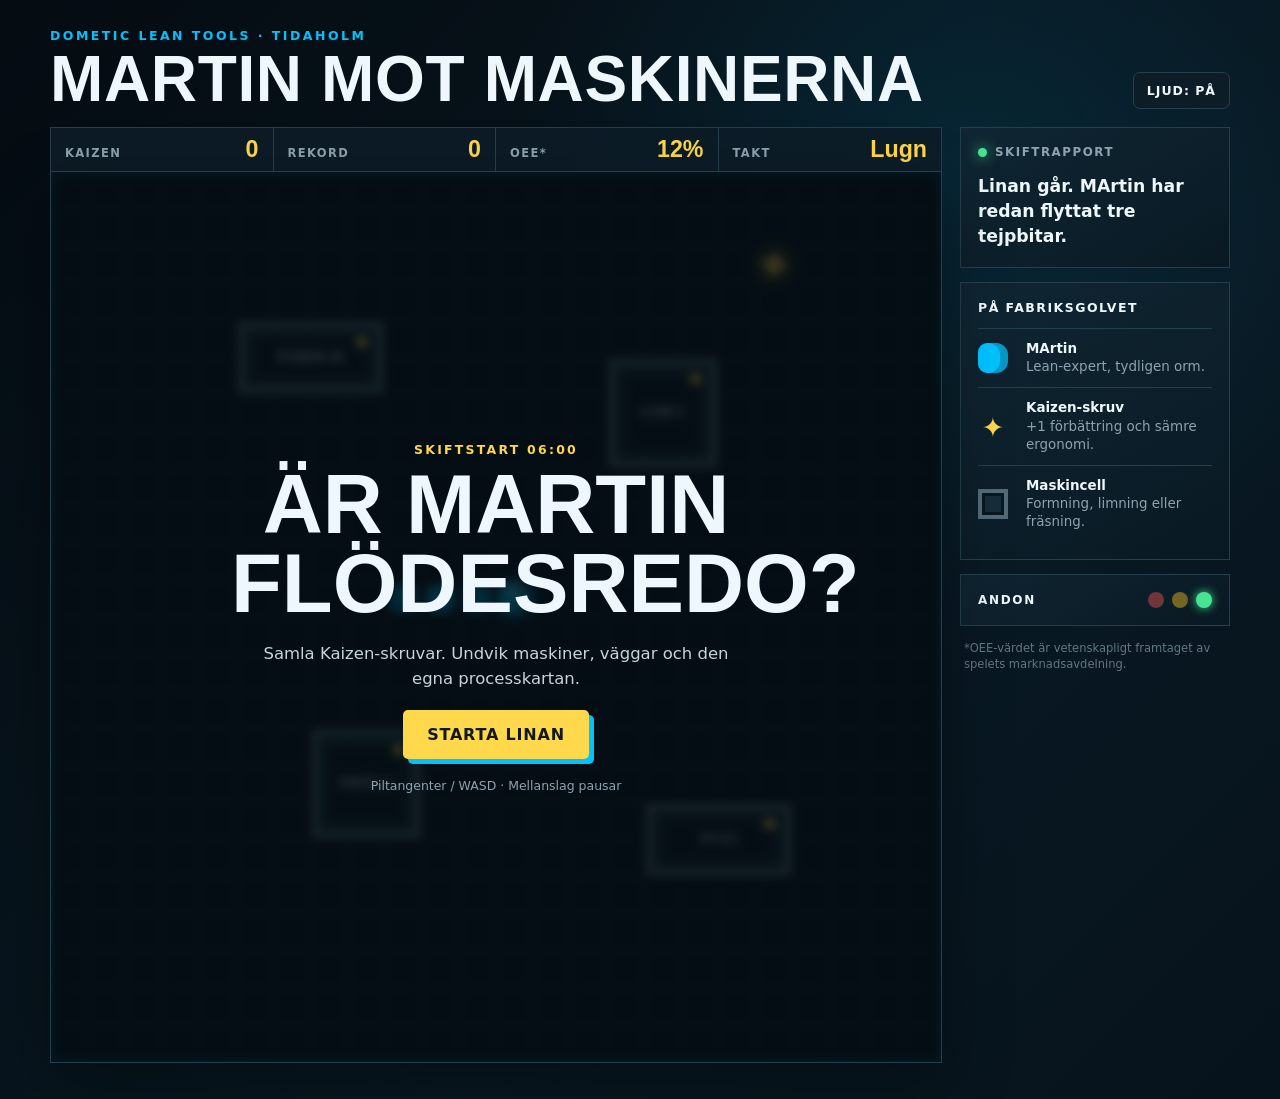
==== snake/index.html @ 1cbb075d "Add MArtin machine snake game" ====
<!doctype html>
<html lang="sv">
<head>
  <meta charset="utf-8">
  <meta name="viewport" content="width=device-width, initial-scale=1, viewport-fit=cover">
  <meta name="theme-color" content="#07131c">
  <meta name="description" content="MArtin mot maskinerna – ett Dometic-inspirerat Snake-spel om flow, kaizen och totalt onödiga driftstopp.">
  <title>MArtin mot maskinerna</title>
  <link rel="icon" type="image/svg+xml" href="data:image/svg+xml,%3Csvg xmlns='http://www.w3.org/2000/svg' viewBox='0 0 64 64'%3E%3Crect width='64' height='64' rx='13' fill='%2307131c'/%3E%3Cpath d='M13 45V31h10v8h9V24h19v11H41v14H22v-4z' fill='%2300c2ff'/%3E%3Ccircle cx='48' cy='29' r='2' fill='white'/%3E%3C/svg%3E">
  <link rel="stylesheet" href="styles.css">
</head>
<body>
  <main class="shell">
    <header class="topbar">
      <div>
        <p class="eyebrow">DOMETIC LEAN TOOLS · TIDAHOLM</p>
        <h1>MArtin mot maskinerna</h1>
      </div>
      <button class="sound-button" id="soundButton" type="button" aria-label="Slå av ljud">LJUD: PÅ</button>
    </header>

    <section class="game-layout" aria-label="Snake-spel">
      <div class="game-column">
        <div class="stats" aria-live="polite">
          <div><span>KAIZEN</span><strong id="score">0</strong></div>
          <div><span>REKORD</span><strong id="highScore">0</strong></div>
          <div><span>OEE*</span><strong id="oee">12%</strong></div>
          <div><span>TAKT</span><strong id="speed">Lugn</strong></div>
        </div>

        <div class="canvas-wrap" id="canvasWrap">
          <canvas id="gameCanvas" width="600" height="600" aria-label="Spelplan. Styr MArtin och samla förbättringar utan att köra in i maskinerna."></canvas>
          <div class="scanline" aria-hidden="true"></div>
          <div class="overlay" id="overlay">
            <p class="overlay-kicker">SKIFTSTART 06:00</p>
            <h2 id="overlayTitle">Är MArtin flödesredo?</h2>
            <p id="overlayText">Samla Kaizen-skruvar. Undvik maskiner, väggar och den egna processkartan.</p>
            <button id="startButton" type="button">STARTA LINAN</button>
            <p class="key-help">Piltangenter / WASD · Mellanslag pausar</p>
          </div>
        </div>

        <div class="mobile-controls" aria-label="Styrknappar">
          <button data-dir="up" aria-label="Upp">▲</button>
          <button data-dir="left" aria-label="Vänster">◀</button>
          <button id="pauseButton" aria-label="Pausa">Ⅱ</button>
          <button data-dir="right" aria-label="Höger">▶</button>
          <button data-dir="down" aria-label="Ner">▼</button>
        </div>
      </div>

      <aside class="side-panel">
        <div class="status-card">
          <div class="status-heading">
            <span class="live-dot"></span>
            <span>SKIFTRAPPORT</span>
          </div>
          <p id="statusMessage">Linjen väntar. Någon letar efter trucknyckeln.</p>
        </div>

        <div class="legend">
          <h2>På fabriksgolvet</h2>
          <div class="legend-row"><span class="sample snake"></span><p><strong>MArtin</strong><br>Lean-expert, tydligen orm.</p></div>
          <div class="legend-row"><span class="sample bolt">✦</span><p><strong>Kaizen-skruv</strong><br>+1 förbättring och sämre ergonomi.</p></div>
          <div class="legend-row"><span class="sample machine"></span><p><strong>Maskincell</strong><br>Formning, limning eller fräsning.</p></div>
        </div>

        <div class="andon">
          <span>ANDON</span>
          <div class="andon-lights"><i></i><i></i><i class="active"></i></div>
        </div>
        <p class="footnote">*OEE-värdet är vetenskapligt framtaget av spelets marknadsavdelning.</p>
      </aside>
    </section>
  </main>
  <script src="game.js"></script>
</body>
</html>
---- snake/styles.css ----
:root {
  color-scheme: dark;
  --ink: #eef7fb;
  --muted: #8ea3af;
  --panel: #0d1d28;
  --panel-2: #102633;
  --line: #25404d;
  --cyan: #00c2ff;
  --yellow: #ffd84b;
  --green: #47e592;
  --red: #ff5a61;
}

* { box-sizing: border-box; }

html, body { min-height: 100%; }

body {
  margin: 0;
  background:
    radial-gradient(circle at 75% 15%, rgba(0, 194, 255, .10), transparent 28rem),
    linear-gradient(135deg, #050c12, #081822 65%, #07131c);
  color: var(--ink);
  font-family: "Segoe UI", Inter, system-ui, sans-serif;
}

body::before {
  content: "";
  position: fixed;
  inset: 0;
  pointer-events: none;
  opacity: .17;
  background-image: linear-gradient(rgba(255,255,255,.035) 1px, transparent 1px), linear-gradient(90deg, rgba(255,255,255,.035) 1px, transparent 1px);
  background-size: 32px 32px;
}

button { font: inherit; }

.shell { width: min(1180px, calc(100% - 32px)); margin: 0 auto; padding: 28px 0 36px; }
.topbar { display: flex; align-items: end; justify-content: space-between; gap: 20px; margin-bottom: 18px; }
.eyebrow { margin: 0 0 6px; color: var(--cyan); font-size: .78rem; font-weight: 800; letter-spacing: .2em; }
h1 { margin: 0; font-family: Impact, "Arial Narrow", sans-serif; font-size: clamp(2.2rem, 5vw, 4.7rem); font-weight: 700; letter-spacing: .01em; line-height: .94; text-transform: uppercase; }

.sound-button, .mobile-controls button {
  border: 1px solid var(--line); border-radius: 7px; background: var(--panel); color: var(--ink); font-weight: 800; cursor: pointer;
}
.sound-button { padding: 10px 13px; font-size: .78rem; letter-spacing: .08em; }
.sound-button:hover, .mobile-controls button:hover { border-color: var(--cyan); }

.game-layout { display: grid; grid-template-columns: minmax(0, 1fr) 270px; gap: 18px; align-items: start; }
.game-column { min-width: 0; }
.stats { display: grid; grid-template-columns: repeat(4, 1fr); border: 1px solid var(--line); border-bottom: 0; background: rgba(13,29,40,.88); }
.stats div { padding: 10px 14px; border-right: 1px solid var(--line); display: flex; align-items: baseline; justify-content: space-between; gap: 8px; }
.stats div:last-child { border-right: 0; }
.stats span { color: var(--muted); font-size: .72rem; font-weight: 800; letter-spacing: .12em; }
.stats strong { font: 700 1.45rem/1 Impact, "Arial Narrow", sans-serif; color: var(--yellow); }

.canvas-wrap { position: relative; overflow: hidden; border: 1px solid var(--line); background: #07151e; aspect-ratio: 1; box-shadow: 0 22px 60px rgba(0,0,0,.35); }
canvas { width: 100%; height: 100%; display: block; touch-action: none; }
.scanline { position: absolute; inset: 0; pointer-events: none; background: repeating-linear-gradient(0deg, transparent 0 4px, rgba(255,255,255,.015) 4px 5px); }
.overlay { position: absolute; inset: 0; display: grid; place-content: center; justify-items: center; padding: 32px; text-align: center; background: rgba(4,12,17,.78); backdrop-filter: blur(5px); }
.overlay.hidden { display: none; }
.overlay-kicker { margin: 0 0 8px; color: var(--yellow); font-size: .78rem; font-weight: 900; letter-spacing: .18em; }
.overlay h2 { margin: 0; max-width: 530px; font: 700 clamp(2.1rem, 7vw, 5.2rem)/.95 Impact, "Arial Narrow", sans-serif; text-transform: uppercase; }
.overlay > p:not(.overlay-kicker):not(.key-help) { max-width: 510px; margin: 18px 0; color: #c7d5dc; font-size: 1.03rem; line-height: 1.55; }
#startButton { border: 0; border-radius: 5px; padding: 15px 24px; background: var(--yellow); color: #101820; font-weight: 900; letter-spacing: .05em; cursor: pointer; box-shadow: 5px 5px 0 var(--cyan); }
#startButton:hover { transform: translate(-1px, -1px); box-shadow: 7px 7px 0 var(--cyan); }
.key-help { margin: 19px 0 0; color: var(--muted); font-size: .78rem; }

.side-panel { display: grid; gap: 14px; }
.status-card, .legend, .andon { border: 1px solid var(--line); background: linear-gradient(150deg, rgba(16,38,51,.92), rgba(9,25,35,.92)); padding: 17px; }
.status-heading { display: flex; align-items: center; gap: 8px; color: var(--muted); font-size: .74rem; font-weight: 900; letter-spacing: .13em; }
.live-dot { width: 9px; height: 9px; border-radius: 50%; background: var(--green); box-shadow: 0 0 14px var(--green); }
.status-card p { min-height: 76px; margin: 15px 0 0; font-size: 1.08rem; font-weight: 700; line-height: 1.45; }
.legend h2 { margin: 0 0 13px; font-size: .78rem; letter-spacing: .12em; text-transform: uppercase; }
.legend-row { display: grid; grid-template-columns: 38px 1fr; align-items: center; gap: 10px; padding: 11px 0; border-top: 1px solid var(--line); }
.legend-row p { margin: 0; color: var(--muted); font-size: .84rem; line-height: 1.35; }
.legend-row strong { color: var(--ink); }
.sample { display: grid; place-items: center; width: 30px; height: 30px; }
.sample.snake { border-radius: 9px 12px 12px 9px; background: var(--cyan); box-shadow: inset -8px 0 rgba(0,0,0,.22); }
.sample.bolt { color: var(--yellow); font-size: 1.7rem; }
.sample.machine { border: 4px solid #526b77; background: #172e3a; box-shadow: inset 0 0 0 3px #09171f; }
.andon { display: flex; justify-content: space-between; align-items: center; font-size: .75rem; font-weight: 900; letter-spacing: .14em; }
.andon-lights { display: flex; gap: 8px; }
.andon-lights i { width: 16px; height: 16px; border-radius: 50%; background: #273640; }
.andon-lights i:first-child { background: #71353a; }
.andon-lights i:nth-child(2) { background: #736524; }
.andon-lights i.active { background: var(--green); box-shadow: 0 0 10px var(--green); }
.footnote { margin: 0; padding: 0 4px; color: #617783; font-size: .72rem; line-height: 1.4; }

.mobile-controls { display: none; grid-template-columns: repeat(3, 58px); grid-template-areas: ". up ." "left pause right" ". down ."; justify-content: center; gap: 7px; margin-top: 15px; }
.mobile-controls button { min-height: 48px; color: var(--cyan); }
.mobile-controls [data-dir="up"] { grid-area: up; }
.mobile-controls [data-dir="left"] { grid-area: left; }
.mobile-controls [data-dir="right"] { grid-area: right; }
.mobile-controls [data-dir="down"] { grid-area: down; }
#pauseButton { grid-area: pause; color: var(--yellow); }

@media (max-width: 820px) {
  .game-layout { grid-template-columns: 1fr; }
  .side-panel { grid-template-columns: 1fr 1fr; }
  .footnote { grid-column: 1 / -1; }
  .mobile-controls { display: grid; }
}

@media (max-width: 560px) {
  .shell { width: min(100% - 18px, 650px); padding-top: 16px; }
  .topbar { align-items: start; }
  .eyebrow { font-size: .62rem; }
  h1 { font-size: 2.4rem; }
  .sound-button { padding: 8px; font-size: .68rem; }
  .stats div { padding: 9px 6px; display: block; text-align: center; }
  .stats span { display: block; margin-bottom: 5px; font-size: .58rem; }
  .stats strong { font-size: 1.18rem; }
  .overlay { padding: 22px; }
  .overlay h2 { font-size: 2.45rem; }
  .side-panel { grid-template-columns: 1fr; }
  .status-card p { min-height: 0; }
}

@media (prefers-reduced-motion: reduce) {
  *, *::before, *::after { scroll-behavior: auto !important; transition: none !important; }
}
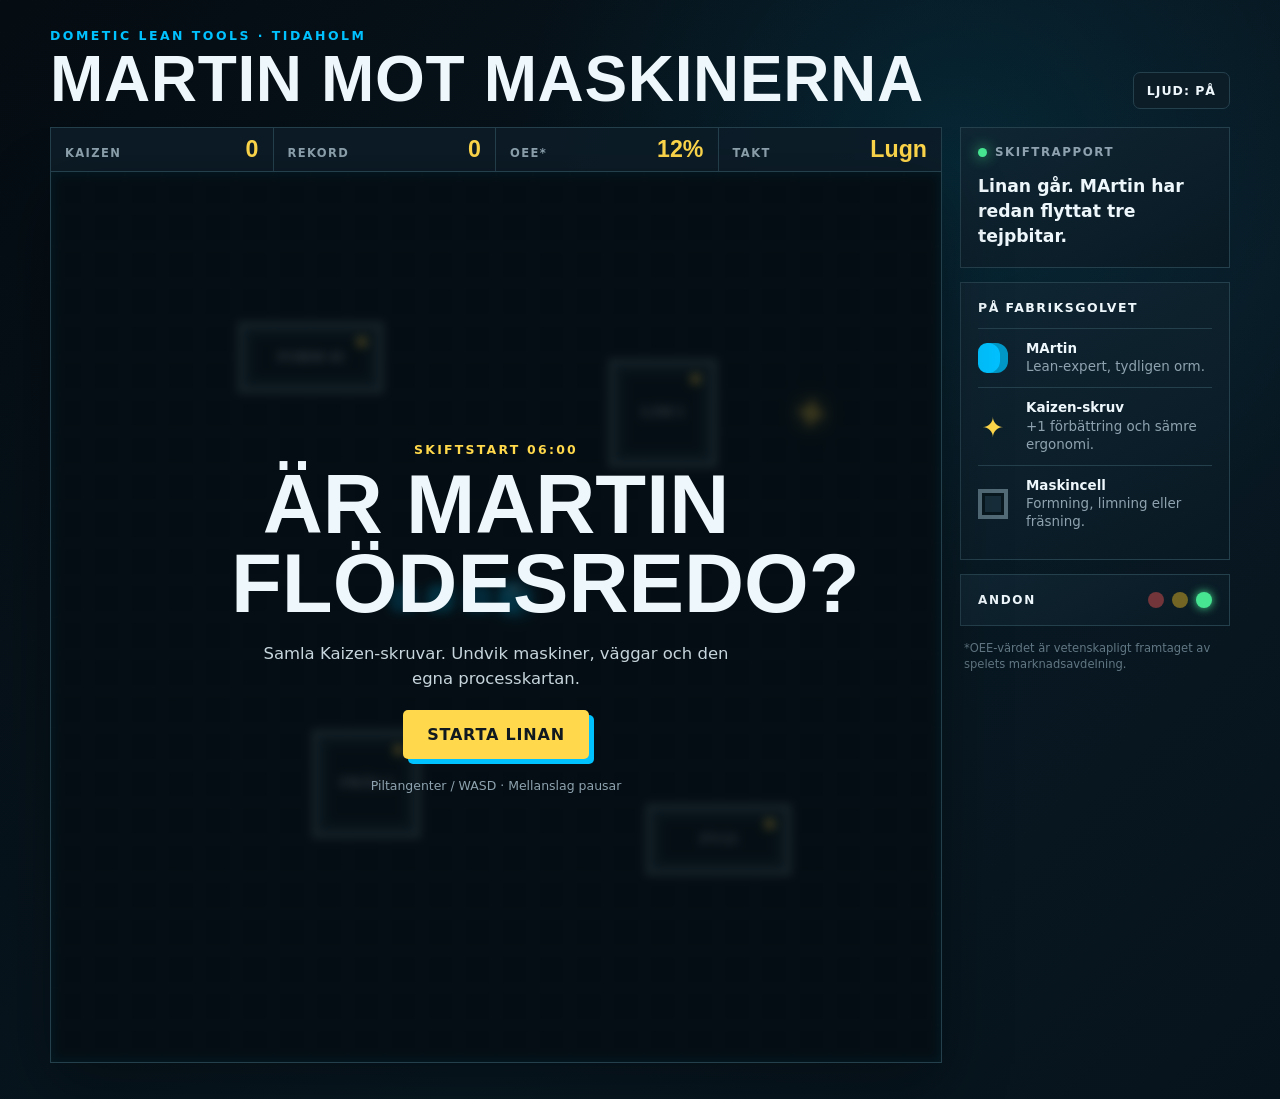
==== commit 62137de5: "Publish MArtin machine snake on GitHub Pages" ====
--- a/snake/index.html
+++ b/snake/index.html
@@ -1,4 +1,5 @@
 <!doctype html>
+<!-- GitHub Pages: MArtin Machine Snake -->
 <html lang="sv">
 <head>
   <meta charset="utf-8">
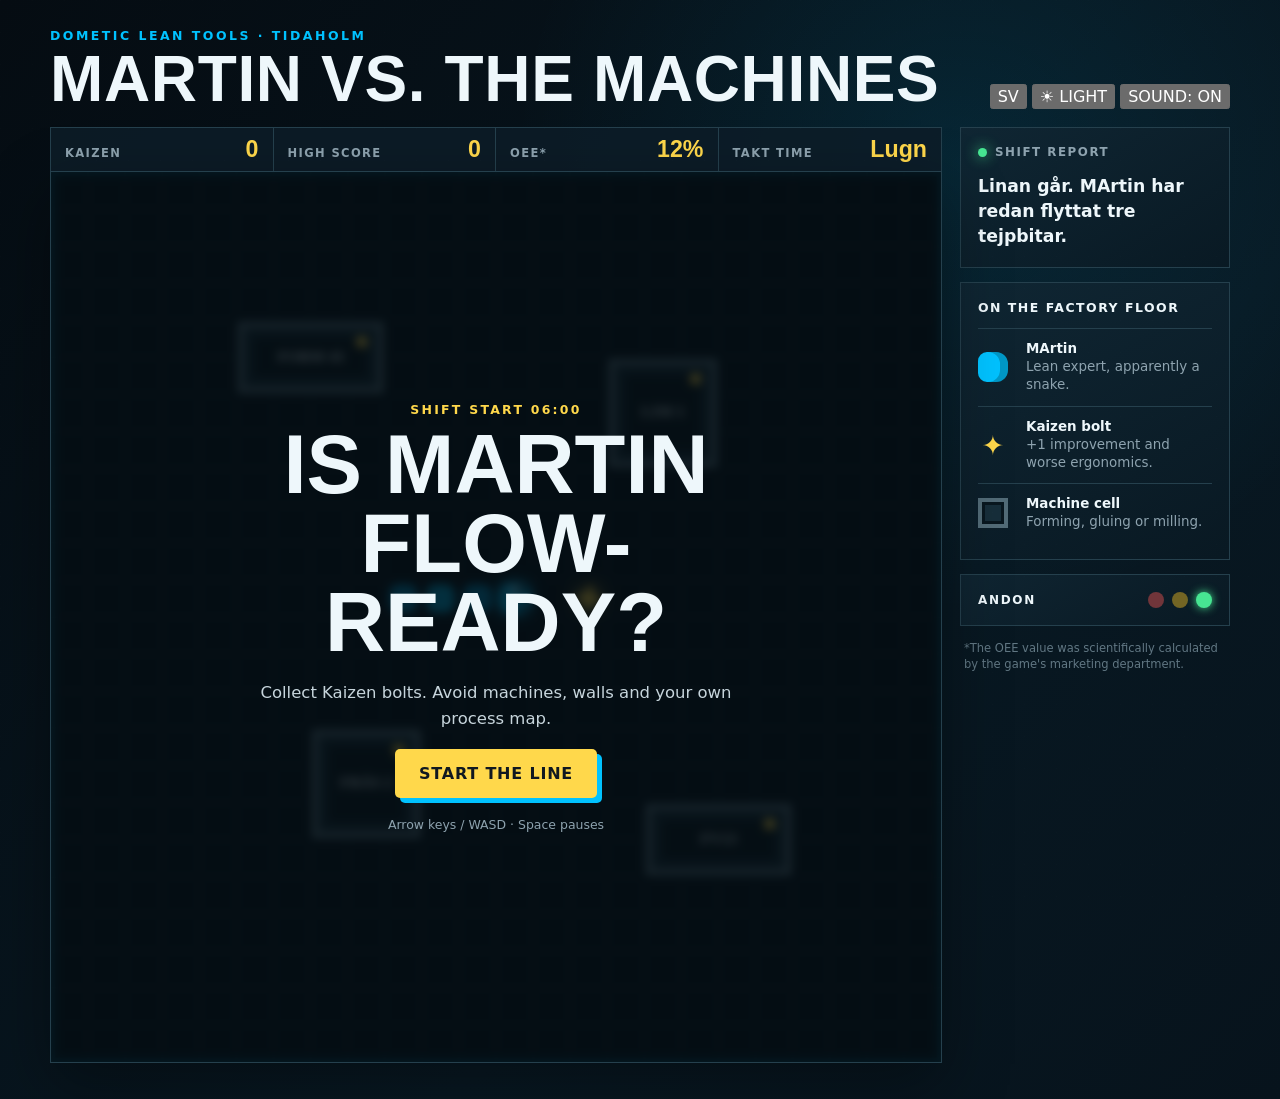
==== commit 70ef059e: "Add English/Swedish and light/dark controls (index.html)" ====
--- a/snake/index.html
+++ b/snake/index.html
@@ -1,12 +1,12 @@
 <!doctype html>
 <!-- GitHub Pages: MArtin Machine Snake -->
-<html lang="sv">
+<html lang="en" data-theme="dark">
 <head>
   <meta charset="utf-8">
   <meta name="viewport" content="width=device-width, initial-scale=1, viewport-fit=cover">
   <meta name="theme-color" content="#07131c">
-  <meta name="description" content="MArtin mot maskinerna – ett Dometic-inspirerat Snake-spel om flow, kaizen och totalt onödiga driftstopp.">
-  <title>MArtin mot maskinerna</title>
+  <meta name="description" content="MArtin vs. the Machines – a Dometic-inspired Snake game about flow, kaizen and completely unnecessary downtime.">
+  <title>MArtin vs. the Machines</title>
   <link rel="icon" type="image/svg+xml" href="data:image/svg+xml,%3Csvg xmlns='http://www.w3.org/2000/svg' viewBox='0 0 64 64'%3E%3Crect width='64' height='64' rx='13' fill='%2307131c'/%3E%3Cpath d='M13 45V31h10v8h9V24h19v11H41v14H22v-4z' fill='%2300c2ff'/%3E%3Ccircle cx='48' cy='29' r='2' fill='white'/%3E%3C/svg%3E">
   <link rel="stylesheet" href="styles.css">
 </head>
@@ -15,38 +15,42 @@
     <header class="topbar">
       <div>
         <p class="eyebrow">DOMETIC LEAN TOOLS · TIDAHOLM</p>
-        <h1>MArtin mot maskinerna</h1>
+        <h1 data-i18n="title">MArtin vs. the machines</h1>
       </div>
-      <button class="sound-button" id="soundButton" type="button" aria-label="Slå av ljud">LJUD: PÅ</button>
+      <div class="toolbar">
+        <button class="tool-button" id="languageButton" type="button" aria-label="Switch to Swedish">SV</button>
+        <button class="tool-button" id="themeButton" type="button" aria-label="Switch to light theme">☀ LIGHT</button>
+        <button class="tool-button" id="soundButton" type="button" aria-label="Turn sound off">SOUND: ON</button>
+      </div>
     </header>
 
     <section class="game-layout" aria-label="Snake-spel">
       <div class="game-column">
         <div class="stats" aria-live="polite">
           <div><span>KAIZEN</span><strong id="score">0</strong></div>
-          <div><span>REKORD</span><strong id="highScore">0</strong></div>
+          <div><span data-i18n="highScore">HIGH SCORE</span><strong id="highScore">0</strong></div>
           <div><span>OEE*</span><strong id="oee">12%</strong></div>
-          <div><span>TAKT</span><strong id="speed">Lugn</strong></div>
+          <div><span data-i18n="takt">TAKT TIME</span><strong id="speed">Calm</strong></div>
         </div>
 
         <div class="canvas-wrap" id="canvasWrap">
-          <canvas id="gameCanvas" width="600" height="600" aria-label="Spelplan. Styr MArtin och samla förbättringar utan att köra in i maskinerna."></canvas>
+          <canvas id="gameCanvas" width="600" height="600" aria-label="Game board. Guide MArtin, collect improvements and avoid the machines." data-i18n-aria="canvasLabel"></canvas>
           <div class="scanline" aria-hidden="true"></div>
           <div class="overlay" id="overlay">
-            <p class="overlay-kicker">SKIFTSTART 06:00</p>
-            <h2 id="overlayTitle">Är MArtin flödesredo?</h2>
-            <p id="overlayText">Samla Kaizen-skruvar. Undvik maskiner, väggar och den egna processkartan.</p>
-            <button id="startButton" type="button">STARTA LINAN</button>
-            <p class="key-help">Piltangenter / WASD · Mellanslag pausar</p>
+            <p class="overlay-kicker" data-i18n="shiftStart">SHIFT START 06:00</p>
+            <h2 id="overlayTitle">Is MArtin flow-ready?</h2>
+            <p id="overlayText">Collect Kaizen bolts. Avoid machines, walls and your own process map.</p>
+            <button id="startButton" type="button">START THE LINE</button>
+            <p class="key-help" data-i18n="keyHelp">Arrow keys / WASD · Space pauses</p>
           </div>
         </div>
 
-        <div class="mobile-controls" aria-label="Styrknappar">
-          <button data-dir="up" aria-label="Upp">▲</button>
-          <button data-dir="left" aria-label="Vänster">◀</button>
-          <button id="pauseButton" aria-label="Pausa">Ⅱ</button>
-          <button data-dir="right" aria-label="Höger">▶</button>
-          <button data-dir="down" aria-label="Ner">▼</button>
+        <div class="mobile-controls" aria-label="Direction controls" data-i18n-aria="directionControls">
+          <button data-dir="up" aria-label="Up">▲</button>
+          <button data-dir="left" aria-label="Left">◀</button>
+          <button id="pauseButton" aria-label="Pause">Ⅱ</button>
+          <button data-dir="right" aria-label="Right">▶</button>
+          <button data-dir="down" aria-label="Down">▼</button>
         </div>
       </div>
 
@@ -54,23 +58,23 @@
         <div class="status-card">
           <div class="status-heading">
             <span class="live-dot"></span>
-            <span>SKIFTRAPPORT</span>
+            <span data-i18n="shiftReport">SHIFT REPORT</span>
           </div>
-          <p id="statusMessage">Linjen väntar. Någon letar efter trucknyckeln.</p>
+          <p id="statusMessage">The line is waiting. Someone is looking for the forklift key.</p>
         </div>
 
         <div class="legend">
-          <h2>På fabriksgolvet</h2>
-          <div class="legend-row"><span class="sample snake"></span><p><strong>MArtin</strong><br>Lean-expert, tydligen orm.</p></div>
-          <div class="legend-row"><span class="sample bolt">✦</span><p><strong>Kaizen-skruv</strong><br>+1 förbättring och sämre ergonomi.</p></div>
-          <div class="legend-row"><span class="sample machine"></span><p><strong>Maskincell</strong><br>Formning, limning eller fräsning.</p></div>
+          <h2 data-i18n="factoryFloor">On the factory floor</h2>
+          <div class="legend-row"><span class="sample snake"></span><p><strong>MArtin</strong><br><span data-i18n="snakeDesc">Lean expert, apparently a snake.</span></p></div>
+          <div class="legend-row"><span class="sample bolt">✦</span><p><strong data-i18n="boltName">Kaizen bolt</strong><br><span data-i18n="boltDesc">+1 improvement and worse ergonomics.</span></p></div>
+          <div class="legend-row"><span class="sample machine"></span><p><strong data-i18n="machineCell">Machine cell</strong><br><span data-i18n="machineDesc">Forming, gluing or milling.</span></p></div>
         </div>
 
         <div class="andon">
           <span>ANDON</span>
           <div class="andon-lights"><i></i><i></i><i class="active"></i></div>
         </div>
-        <p class="footnote">*OEE-värdet är vetenskapligt framtaget av spelets marknadsavdelning.</p>
+        <p class="footnote" data-i18n="footnote">*The OEE value was scientifically calculated by the game's marketing department.</p>
       </aside>
     </section>
   </main>
